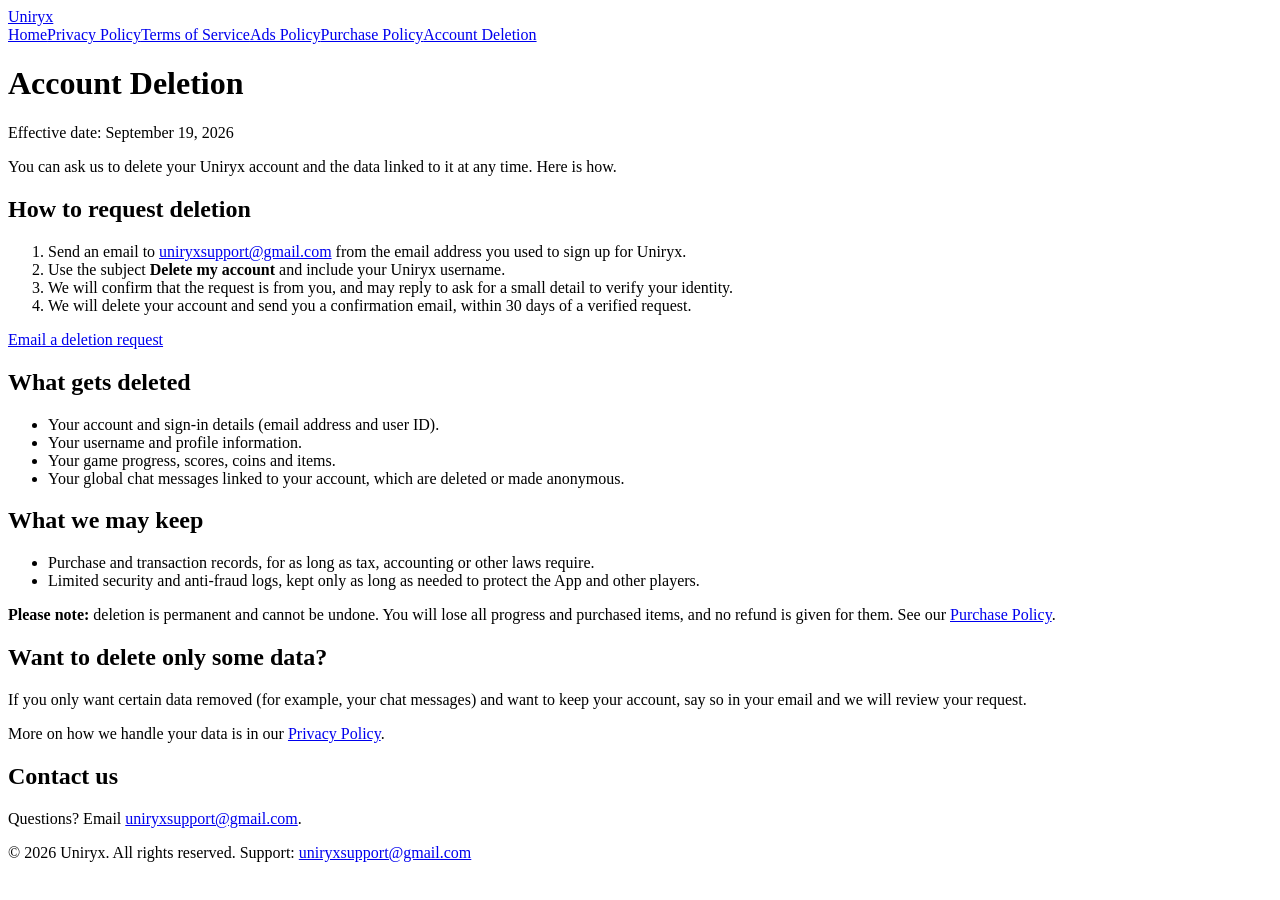
==== account-deletion.html @ f1efa090 "Add files via upload" ====
<!DOCTYPE html>
<html lang="en">
<head>
<meta charset="utf-8">
<meta name="viewport" content="width=device-width, initial-scale=1">
<title>Account Deletion | Uniryx</title>
<meta name="description" content="How to request deletion of your Uniryx account and data.">
<link rel="preconnect" href="https://fonts.googleapis.com">
<link rel="preconnect" href="https://fonts.gstatic.com" crossorigin>
<link href="https://fonts.googleapis.com/css2?family=Bricolage+Grotesque:opsz,wght@12..96,700;12..96,800&family=Figtree:wght@400;500;600&display=swap" rel="stylesheet">
<link rel="stylesheet" href="style.css">
</head>
<body>
<header class="top"><div class="top-in">
<a class="brand" href="index.html">Uni<span>ryx</span></a>
<nav aria-label="Main"><a href="index.html">Home</a><a href="privacy-policy.html">Privacy Policy</a><a href="terms-of-service.html">Terms of Service</a><a href="ads-policy.html">Ads Policy</a><a href="purchase-policy.html">Purchase Policy</a><a href="account-deletion.html" aria-current="page">Account Deletion</a></nav>
</div></header>
<main>
<h1>Account Deletion</h1>
<p class="meta">Effective date: September 19, 2026</p>
<p>You can ask us to delete your Uniryx account and the data linked to it at any time. Here is how.</p>
<h2>How to request deletion</h2>
<ol>
<li>Send an email to <a href="mailto:uniryxsupport@gmail.com">uniryxsupport@gmail.com</a> from the email address you used to sign up for Uniryx.</li>
<li>Use the subject <strong>Delete my account</strong> and include your Uniryx username.</li>
<li>We will confirm that the request is from you, and may reply to ask for a small detail to verify your identity.</li>
<li>We will delete your account and send you a confirmation email, within 30 days of a verified request.</li>
</ol>
<p><a class="btn" href="mailto:uniryxsupport@gmail.com?subject=Delete%20my%20account">Email a deletion request</a></p>
<h2>What gets deleted</h2>
<ul>
<li>Your account and sign-in details (email address and user ID).</li>
<li>Your username and profile information.</li>
<li>Your game progress, scores, coins and items.</li>
<li>Your global chat messages linked to your account, which are deleted or made anonymous.</li>
</ul>
<h2>What we may keep</h2>
<ul>
<li>Purchase and transaction records, for as long as tax, accounting or other laws require.</li>
<li>Limited security and anti-fraud logs, kept only as long as needed to protect the App and other players.</li>
</ul>
<div class="note"><strong>Please note:</strong> deletion is permanent and cannot be undone. You will lose all progress and purchased items, and no refund is given for them. See our <a href="purchase-policy.html">Purchase Policy</a>.</div>
<h2>Want to delete only some data?</h2>
<p>If you only want certain data removed (for example, your chat messages) and want to keep your account, say so in your email and we will review your request.</p>
<p>More on how we handle your data is in our <a href="privacy-policy.html">Privacy Policy</a>.</p>
<h2>Contact us</h2>
<p>Questions? Email <a href="mailto:uniryxsupport@gmail.com">uniryxsupport@gmail.com</a>.</p>
</main>
<footer><div class="foot-in">
<span>&copy; 2026 Uniryx. All rights reserved.</span>
<span>Support: <a href="mailto:uniryxsupport@gmail.com">uniryxsupport@gmail.com</a></span>
</div></footer>
</body>
</html>
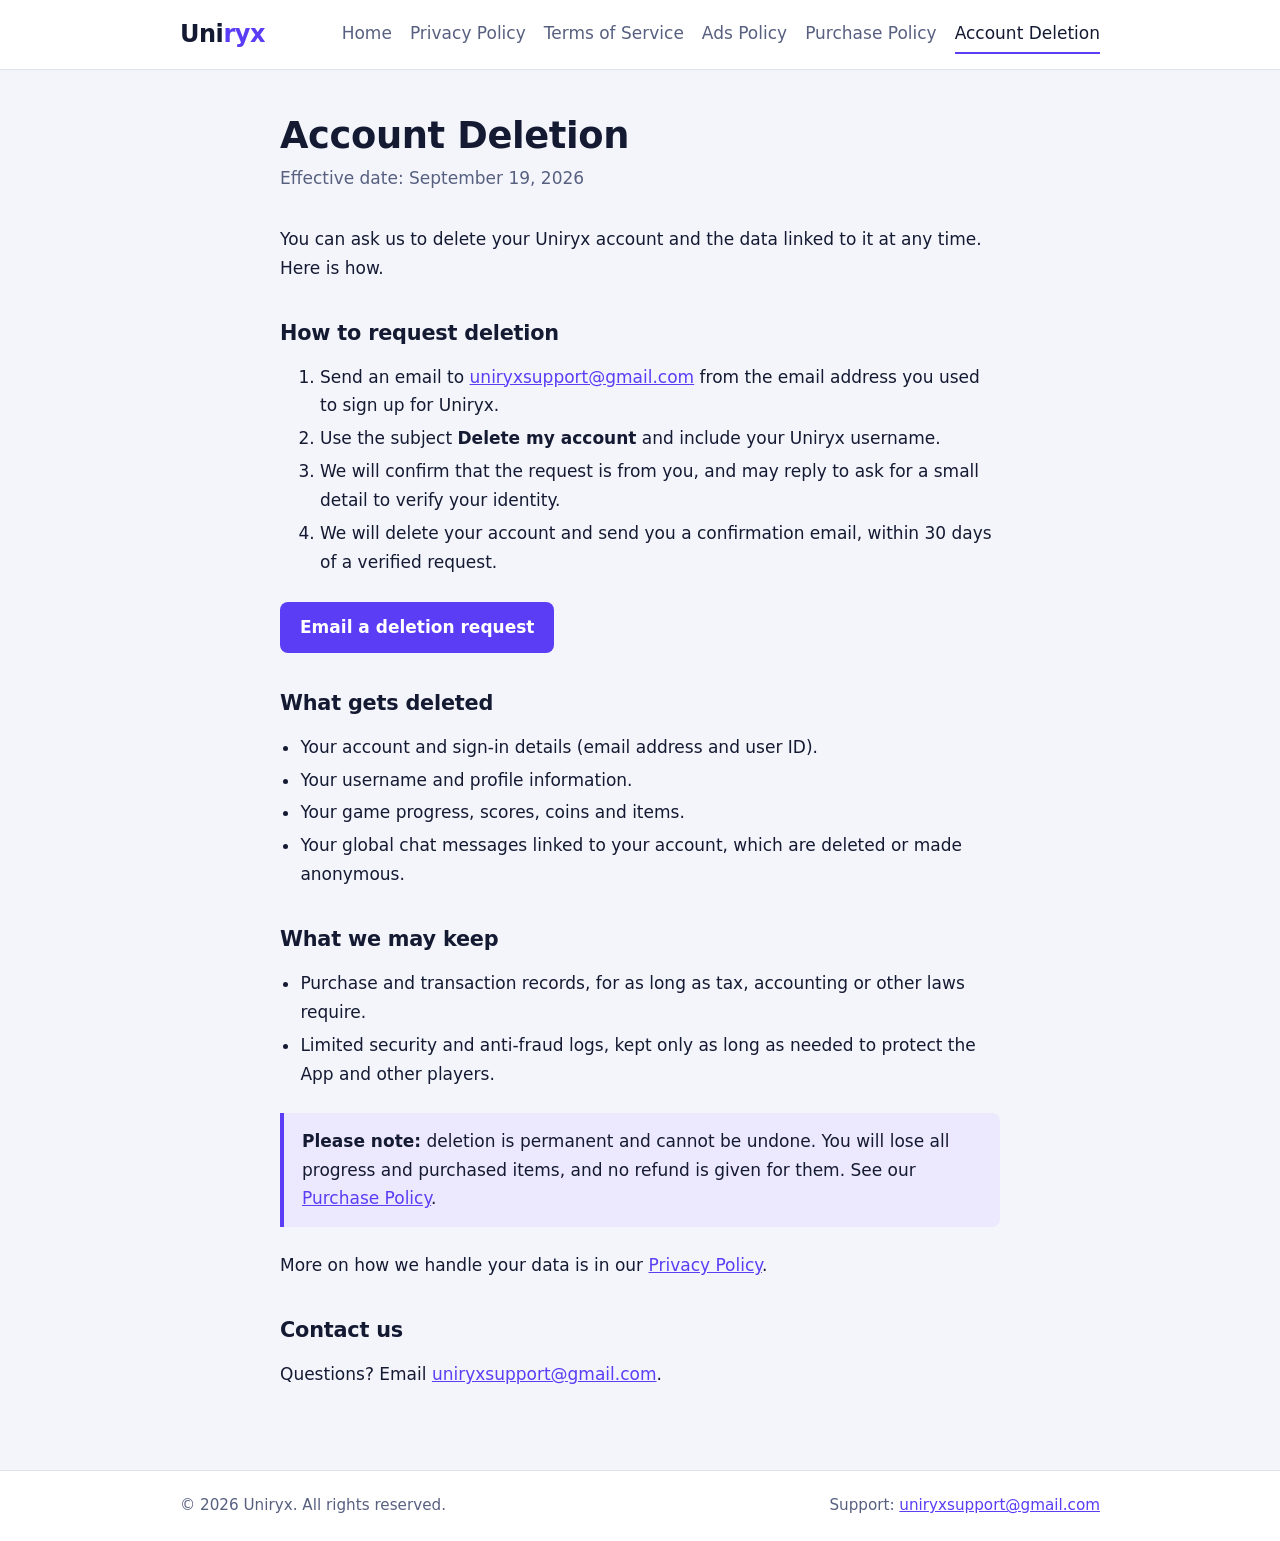
==== commit 5b4b2a62: "Update account-deletion.html" ====
--- a/account-deletion.html
+++ b/account-deletion.html
@@ -40,8 +40,6 @@
 <li>Limited security and anti-fraud logs, kept only as long as needed to protect the App and other players.</li>
 </ul>
 <div class="note"><strong>Please note:</strong> deletion is permanent and cannot be undone. You will lose all progress and purchased items, and no refund is given for them. See our <a href="purchase-policy.html">Purchase Policy</a>.</div>
-<h2>Want to delete only some data?</h2>
-<p>If you only want certain data removed (for example, your chat messages) and want to keep your account, say so in your email and we will review your request.</p>
 <p>More on how we handle your data is in our <a href="privacy-policy.html">Privacy Policy</a>.</p>
 <h2>Contact us</h2>
 <p>Questions? Email <a href="mailto:uniryxsupport@gmail.com">uniryxsupport@gmail.com</a>.</p>
--- a/style.css
+++ b/style.css
@@ -0,0 +1,46 @@
+:root{
+  --bg:#f3f5fb; --surface:#ffffff; --ink:#151a33; --muted:#586080;
+  --line:#dde2f0; --accent:#5b3df5; --accent-ink:#ffffff; --soft:#ece9ff;
+}
+@media (prefers-color-scheme:dark){
+  :root{--bg:#0f1226; --surface:#171b36; --ink:#eef0fb; --muted:#a3abcc;
+        --line:#2a3059; --accent:#8f7bff; --accent-ink:#0f1226; --soft:#232a55;}
+}
+*{box-sizing:border-box}
+html{scroll-behavior:smooth}
+body{margin:0;background:var(--bg);color:var(--ink);
+  font-family:"Figtree",system-ui,-apple-system,"Segoe UI",Roboto,sans-serif;
+  font-size:17px;line-height:1.7}
+h1,h2,h3{font-family:"Bricolage Grotesque","Figtree",system-ui,sans-serif;line-height:1.2;letter-spacing:-.01em}
+a{color:var(--accent)}
+a:focus-visible,button:focus-visible{outline:3px solid var(--accent);outline-offset:2px;border-radius:4px}
+.top{background:var(--surface);border-bottom:1px solid var(--line)}
+.top-in{max-width:960px;margin:0 auto;padding:14px 20px;display:flex;flex-wrap:wrap;gap:12px 28px;align-items:center;justify-content:space-between}
+.brand{font-family:"Bricolage Grotesque",system-ui,sans-serif;font-weight:800;font-size:1.5rem;color:var(--ink);text-decoration:none;letter-spacing:-.02em}
+.brand span{color:var(--accent)}
+nav{display:flex;flex-wrap:wrap;gap:4px 18px}
+nav a{color:var(--muted);text-decoration:none;font-weight:500;padding:4px 0;border-bottom:2px solid transparent}
+nav a:hover{color:var(--ink)}
+nav a[aria-current="page"]{color:var(--ink);border-bottom-color:var(--accent)}
+main{max-width:760px;margin:0 auto;padding:44px 20px 64px}
+main h1{font-size:2.3rem;margin:0 0 6px}
+.meta{color:var(--muted);margin:0 0 32px}
+main h2{font-size:1.3rem;margin:38px 0 8px}
+main h3{font-size:1.05rem;margin:22px 0 4px}
+main p,main li{max-width:68ch}
+main ul{padding-left:1.2em}
+main li{margin:4px 0}
+.note{background:var(--soft);border-left:4px solid var(--accent);padding:14px 18px;border-radius:0 8px 8px 0;margin:24px 0}
+.hero{padding:30px 0 10px}
+.hero h1{font-size:clamp(2.6rem,8vw,4.4rem);margin-bottom:12px}
+.hero p{font-size:1.2rem;color:var(--muted);max-width:52ch}
+.links{list-style:none;padding:0;margin:34px 0 0;border-top:1px solid var(--line)}
+.links li{border-bottom:1px solid var(--line);max-width:none}
+.links a{display:block;padding:18px 4px;text-decoration:none;color:var(--ink)}
+.links a:hover{background:var(--surface)}
+.links strong{display:block;font-size:1.1rem}
+.links small{color:var(--muted);font-size:.95rem}
+.btn{display:inline-block;background:var(--accent);color:var(--accent-ink);padding:11px 20px;border-radius:8px;text-decoration:none;font-weight:600;margin-top:8px}
+footer{border-top:1px solid var(--line);background:var(--surface)}
+.foot-in{max-width:960px;margin:0 auto;padding:22px 20px;color:var(--muted);font-size:.95rem;display:flex;flex-wrap:wrap;gap:8px 24px;justify-content:space-between}
+@media (max-width:520px){body{font-size:16px}main h1{font-size:1.9rem}}
